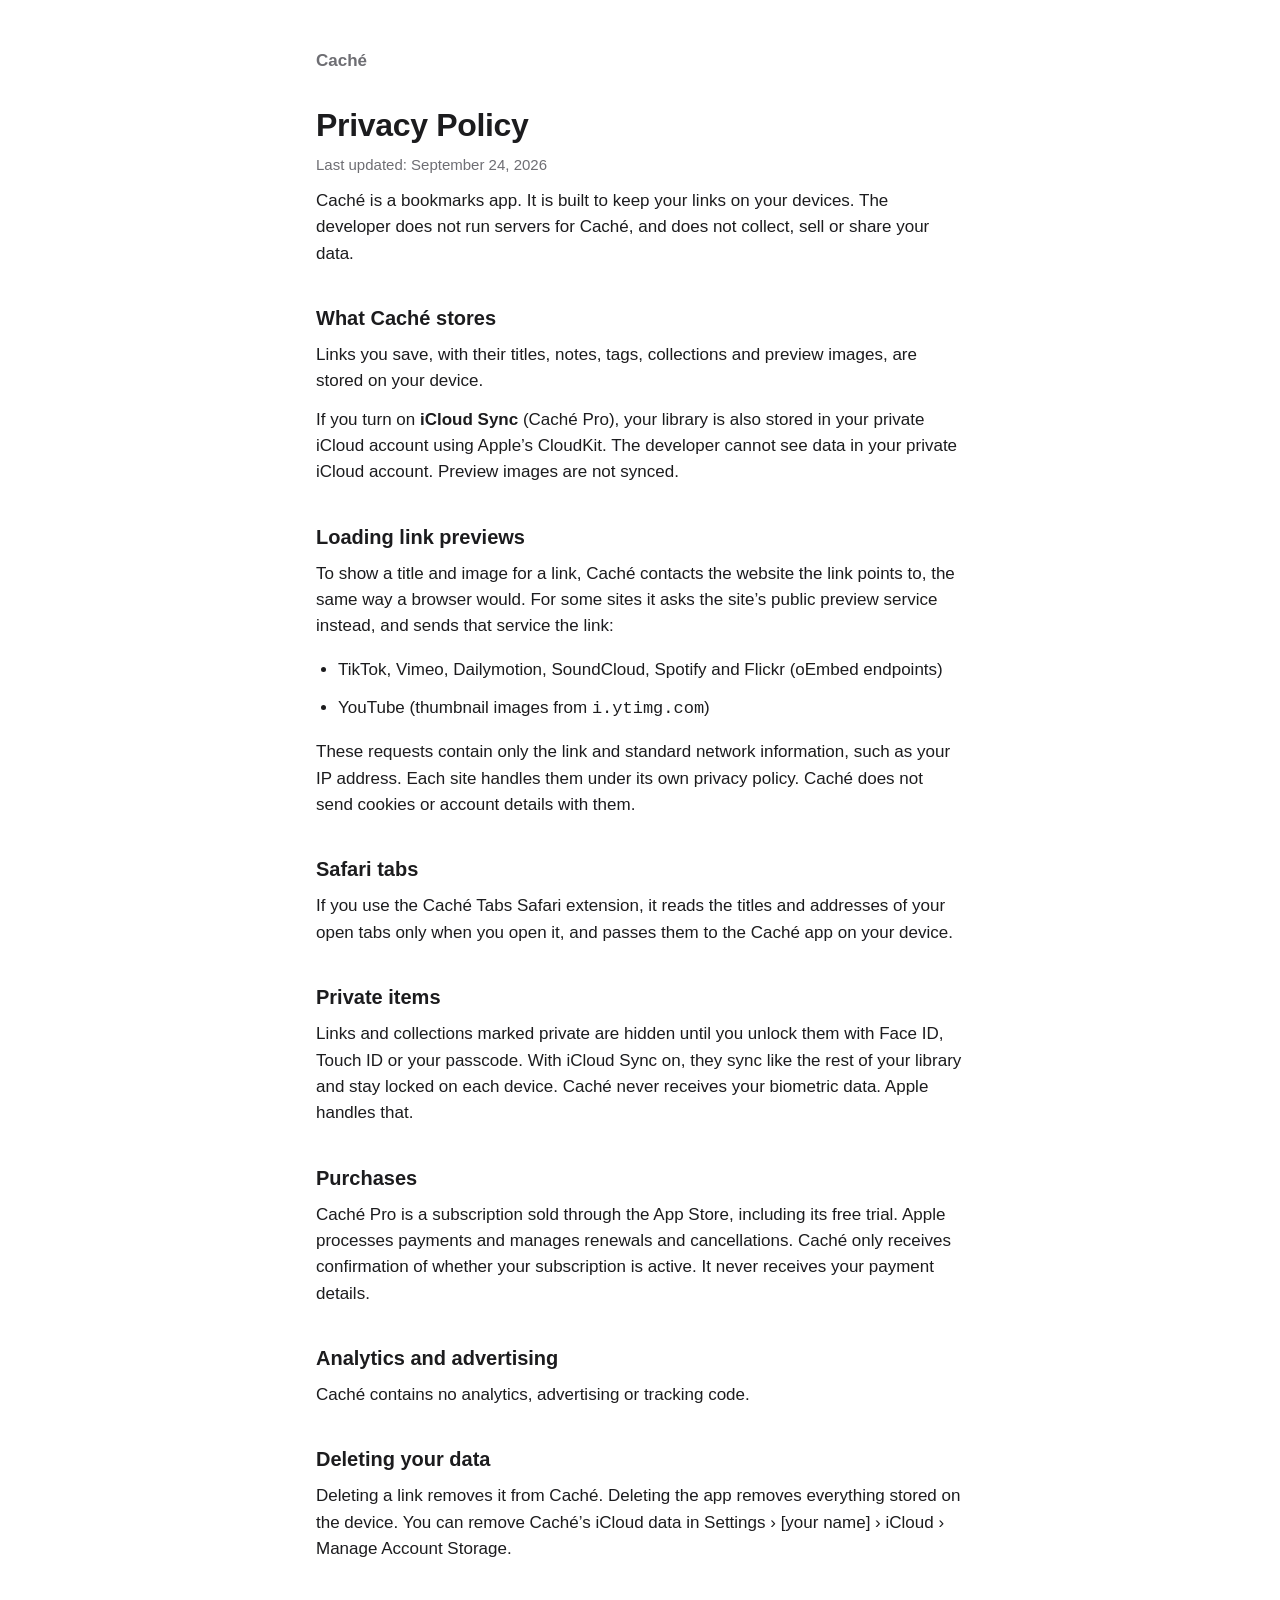
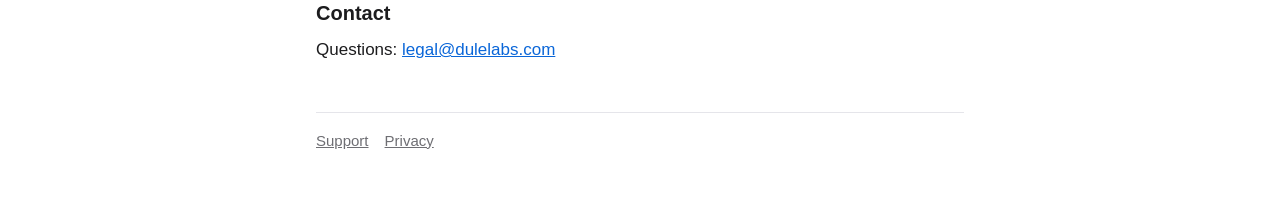
==== privacy.html @ f5196d3f "Add Caché support page and privacy policy" ====
<!doctype html>
<html lang="en">
<head>
<meta charset="utf-8">
<meta name="viewport" content="width=device-width, initial-scale=1">
<title>Caché Privacy Policy</title>
<link rel="stylesheet" href="style.css">
</head>
<body>
<main>
<header><a href="./">Caché</a></header>

<h1>Privacy Policy</h1>
<p class="meta">Last updated: September 24, 2026</p>

<p>Caché is a bookmarks app. It is built to keep your links on your devices. The developer does not run servers for Caché, and does not collect, sell or share your data.</p>

<h2>What Caché stores</h2>
<p>Links you save, with their titles, notes, tags, collections and preview images, are stored on your device.</p>
<p>If you turn on <strong>iCloud Sync</strong> (Caché Pro), your library is also stored in your private iCloud account using Apple’s CloudKit. The developer cannot see data in your private iCloud account. Preview images are not synced.</p>

<h2>Loading link previews</h2>
<p>To show a title and image for a link, Caché contacts the website the link points to, the same way a browser would. For some sites it asks the site’s public preview service instead, and sends that service the link:</p>
<ul>
<li>TikTok, Vimeo, Dailymotion, SoundCloud, Spotify and Flickr (oEmbed endpoints)</li>
<li>YouTube (thumbnail images from <code>i.ytimg.com</code>)</li>
</ul>
<p>These requests contain only the link and standard network information, such as your IP address. Each site handles them under its own privacy policy. Caché does not send cookies or account details with them.</p>

<h2>Safari tabs</h2>
<p>If you use the Caché Tabs Safari extension, it reads the titles and addresses of your open tabs only when you open it, and passes them to the Caché app on your device.</p>

<h2>Private items</h2>
<p>Links and collections marked private are hidden until you unlock them with Face ID, Touch ID or your passcode. With iCloud Sync on, they sync like the rest of your library and stay locked on each device. Caché never receives your biometric data. Apple handles that.</p>

<h2>Purchases</h2>
<p>Caché Pro is a subscription sold through the App Store, including its free trial. Apple processes payments and manages renewals and cancellations. Caché only receives confirmation of whether your subscription is active. It never receives your payment details.</p>

<h2>Analytics and advertising</h2>
<p>Caché contains no analytics, advertising or tracking code.</p>

<h2>Deleting your data</h2>
<p>Deleting a link removes it from Caché. Deleting the app removes everything stored on the device. You can remove Caché’s iCloud data in Settings › [your name] › iCloud › Manage Account Storage.</p>

<h2>Contact</h2>
<p>Questions: <a href="mailto:legal@dulelabs.com">legal@dulelabs.com</a></p>

<footer><a href="./">Support</a><a href="privacy.html">Privacy</a></footer>
</main>
</body>
</html>
---- style.css ----
:root {
  --bg: #ffffff;
  --text: #1c1c1e;
  --secondary: #6e6e73;
  --rule: #e5e5ea;
  --accent: #0a66d8;
  color-scheme: light dark;
}
@media (prefers-color-scheme: dark) {
  :root {
    --bg: #000000;
    --text: #f2f2f7;
    --secondary: #98989f;
    --rule: #2c2c2e;
    --accent: #4c9bff;
  }
}
* { box-sizing: border-box; }
body {
  margin: 0;
  background: var(--bg);
  color: var(--text);
  font: 17px/1.55 -apple-system, BlinkMacSystemFont, "SF Pro Text", "Helvetica Neue", Arial, sans-serif;
  -webkit-text-size-adjust: 100%;
}
main { max-width: 680px; margin: 0 auto; padding: 48px 16px 64px; }
header { margin-bottom: 32px; }
header a { color: var(--secondary); text-decoration: none; font-weight: 600; }
h1 { font-size: 32px; line-height: 1.2; margin: 0 0 8px; letter-spacing: -0.01em; }
h2 { font-size: 20px; margin: 36px 0 8px; }
p, li { margin: 0 0 12px; }
ul, ol { padding-left: 22px; }
a { color: var(--accent); }
.meta { color: var(--secondary); font-size: 15px; }
footer { margin-top: 48px; padding-top: 16px; border-top: 1px solid var(--rule); color: var(--secondary); font-size: 15px; }
footer a { color: var(--secondary); margin-right: 16px; }
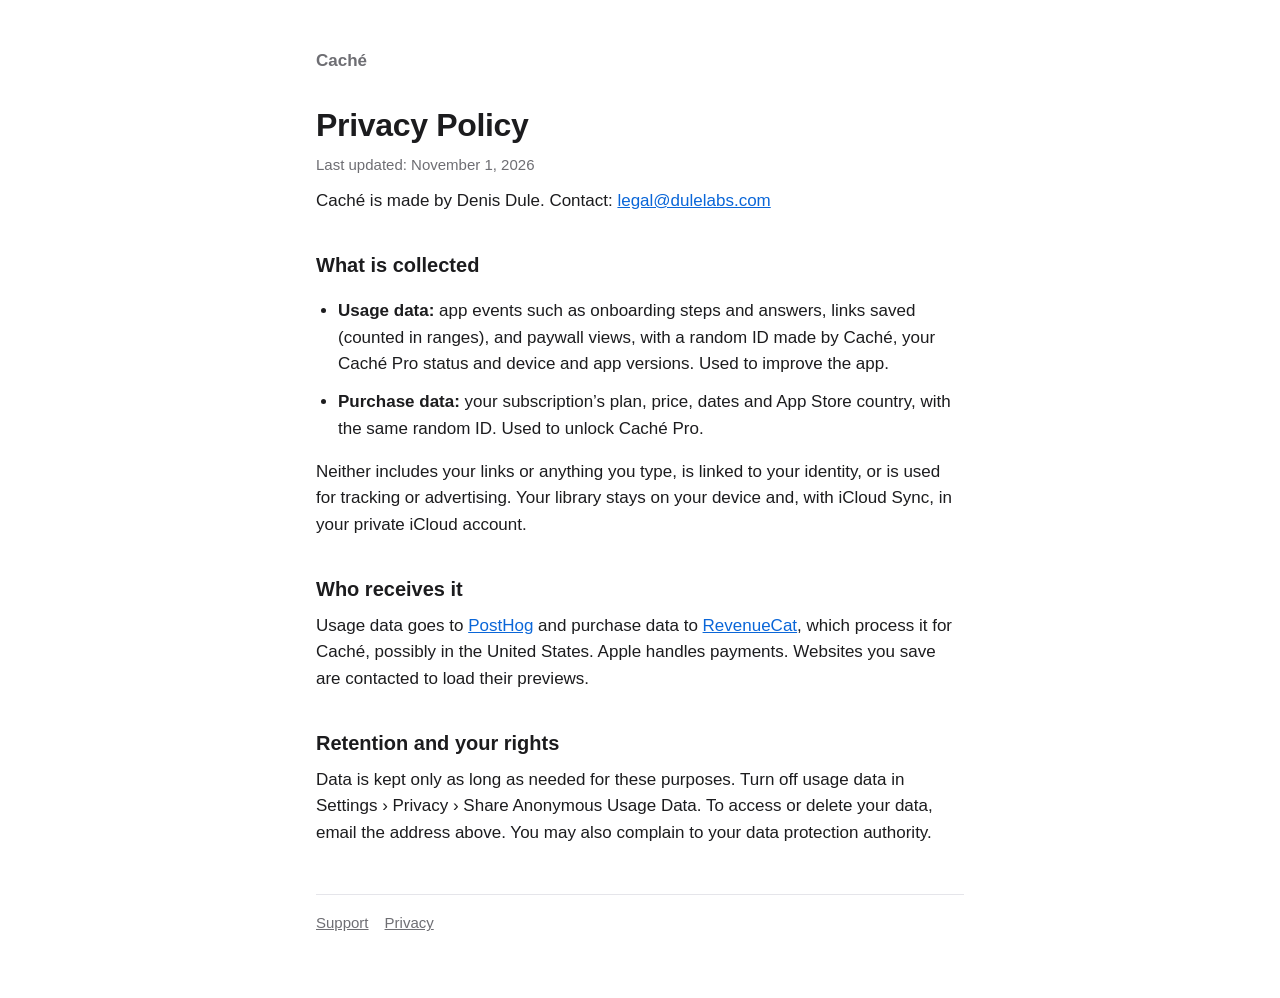
==== commit f26be93a: "Replace the privacy policy with a short one covering analytics and purchases Co-Authored-By: Claude " ====
--- a/privacy.html
+++ b/privacy.html
@@ -11,39 +11,22 @@
 <header><a href="./">Caché</a></header>
 
 <h1>Privacy Policy</h1>
-<p class="meta">Last updated: September 24, 2026</p>
+<p class="meta">Last updated: November 1, 2026</p>
 
-<p>Caché is a bookmarks app. It is built to keep your links on your devices. The developer does not run servers for Caché, and does not collect, sell or share your data.</p>
+<p>Caché is made by Denis Dule. Contact: <a href="mailto:legal@dulelabs.com">legal@dulelabs.com</a></p>
 
-<h2>What Caché stores</h2>
-<p>Links you save, with their titles, notes, tags, collections and preview images, are stored on your device.</p>
-<p>If you turn on <strong>iCloud Sync</strong> (Caché Pro), your library is also stored in your private iCloud account using Apple’s CloudKit. The developer cannot see data in your private iCloud account. Preview images are not synced.</p>
+<h2>What is collected</h2>
+<ul>
+<li><strong>Usage data:</strong> app events such as onboarding steps and answers, links saved (counted in ranges), and paywall views, with a random ID made by Caché, your Caché Pro status and device and app versions. Used to improve the app.</li>
+<li><strong>Purchase data:</strong> your subscription’s plan, price, dates and App Store country, with the same random ID. Used to unlock Caché Pro.</li>
+</ul>
+<p>Neither includes your links or anything you type, is linked to your identity, or is used for tracking or advertising. Your library stays on your device and, with iCloud Sync, in your private iCloud account.</p>
 
-<h2>Loading link previews</h2>
-<p>To show a title and image for a link, Caché contacts the website the link points to, the same way a browser would. For some sites it asks the site’s public preview service instead, and sends that service the link:</p>
-<ul>
-<li>TikTok, Vimeo, Dailymotion, SoundCloud, Spotify and Flickr (oEmbed endpoints)</li>
-<li>YouTube (thumbnail images from <code>i.ytimg.com</code>)</li>
-</ul>
-<p>These requests contain only the link and standard network information, such as your IP address. Each site handles them under its own privacy policy. Caché does not send cookies or account details with them.</p>
+<h2>Who receives it</h2>
+<p>Usage data goes to <a href="https://posthog.com/privacy">PostHog</a> and purchase data to <a href="https://www.revenuecat.com/privacy/">RevenueCat</a>, which process it for Caché, possibly in the United States. Apple handles payments. Websites you save are contacted to load their previews.</p>
 
-<h2>Safari tabs</h2>
-<p>If you use the Caché Tabs Safari extension, it reads the titles and addresses of your open tabs only when you open it, and passes them to the Caché app on your device.</p>
-
-<h2>Private items</h2>
-<p>Links and collections marked private are hidden until you unlock them with Face ID, Touch ID or your passcode. With iCloud Sync on, they sync like the rest of your library and stay locked on each device. Caché never receives your biometric data. Apple handles that.</p>
-
-<h2>Purchases</h2>
-<p>Caché Pro is a subscription sold through the App Store, including its free trial. Apple processes payments and manages renewals and cancellations. Caché only receives confirmation of whether your subscription is active. It never receives your payment details.</p>
-
-<h2>Analytics and advertising</h2>
-<p>Caché contains no analytics, advertising or tracking code.</p>
-
-<h2>Deleting your data</h2>
-<p>Deleting a link removes it from Caché. Deleting the app removes everything stored on the device. You can remove Caché’s iCloud data in Settings › [your name] › iCloud › Manage Account Storage.</p>
-
-<h2>Contact</h2>
-<p>Questions: <a href="mailto:legal@dulelabs.com">legal@dulelabs.com</a></p>
+<h2>Retention and your rights</h2>
+<p>Data is kept only as long as needed for these purposes. Turn off usage data in Settings › Privacy › Share Anonymous Usage Data. To access or delete your data, email the address above. You may also complain to your data protection authority.</p>
 
 <footer><a href="./">Support</a><a href="privacy.html">Privacy</a></footer>
 </main>
